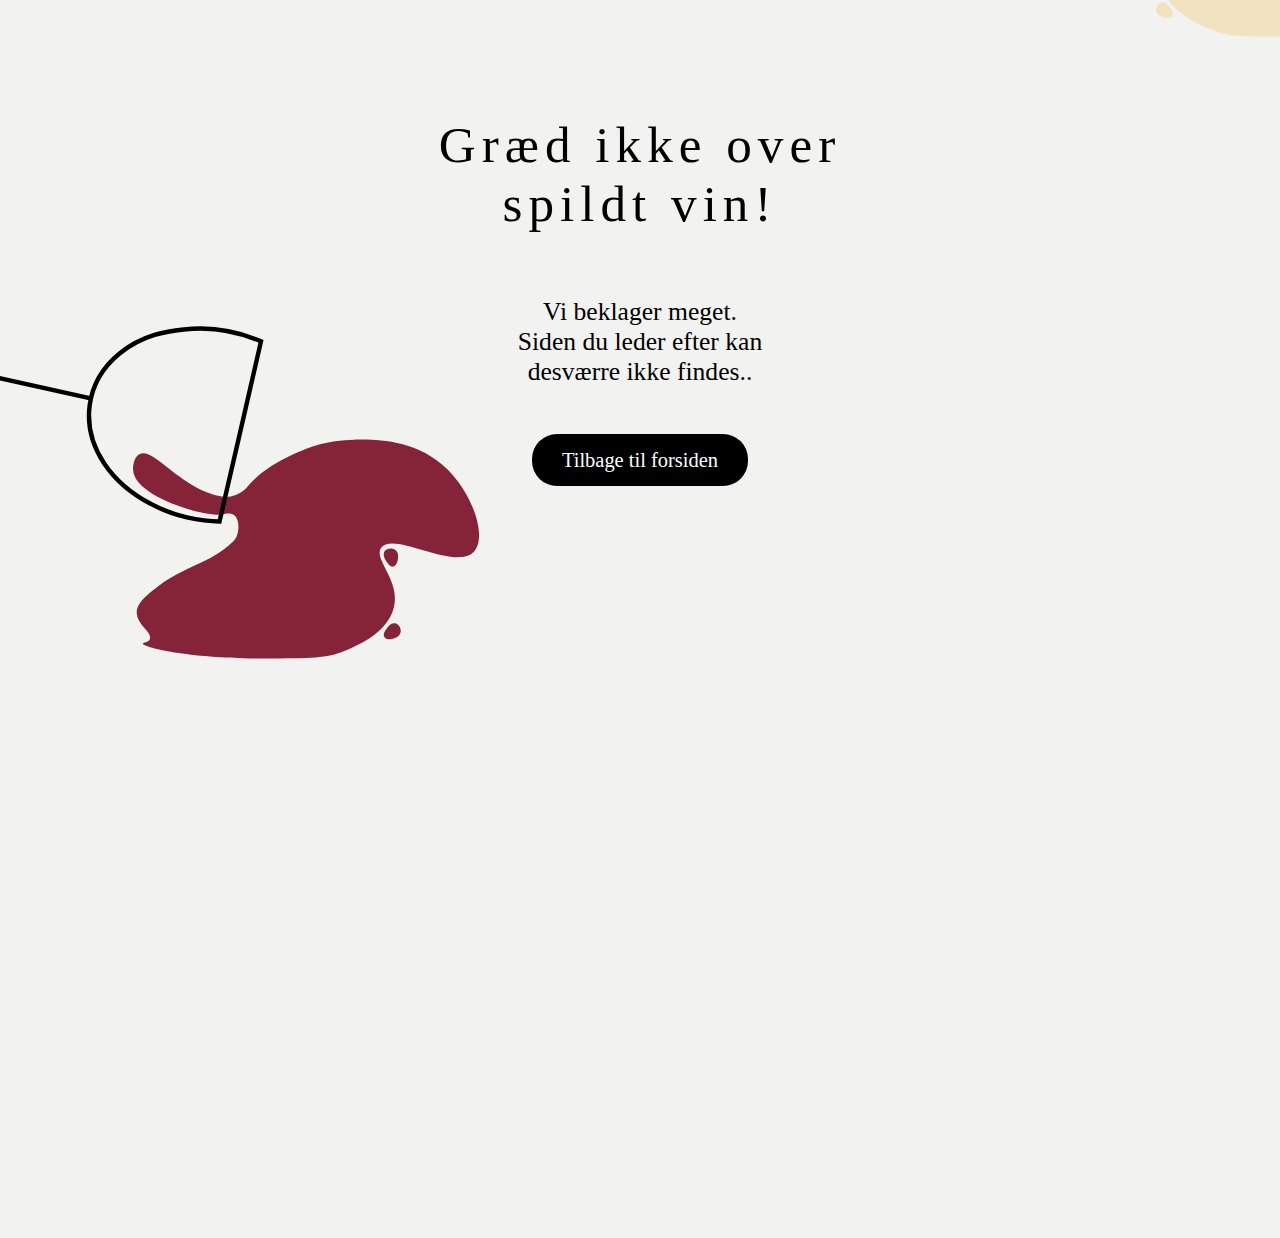
==== 404-page.html @ 7d549f7c "opdateringer" ====
<!DOCTYPE html>
<html lang="da">
  <head>
    <meta charset="UTF-8" />
    <meta http-equiv="X-UA-Compatible" content="IE=edge" />
    <meta name="viewport" content="width=device-width, initial-scale=1.0" />
    <link rel="stylesheet" href="styles.css" />
    <script src="script.js" defer></script>
    <title>Beklager, siden fungere ikke</title>

    <!-- SEO -->
    <meta name="description" content="Velkommen til We Do Vintage. Her kan du købe brugte desingertasker og samtidig være med til at skabe en bedre fremtid." />
    <meta name="keywords" content="designertasker, vintage, bæredygtighed, Louis Vuitton, Prada, Guess, Burberry, Yves Saint Laurent, mode, kvalitet, luksuriøst." />
  </head>

  <body class="fourofour">
    <div>
        <h6>Græd ikke over spildt vin!</h6>
        <p>Vi beklager meget. <br> Siden du leder efter kan desværre ikke findes..  </p>
        <br>
        <br>
        <a id="button" href="index.html">
        Tilbage til forsiden
        </a>
    </div>

    <section>
        <div id="Spildt-rød">
            <img src="image/404siden-spildt-vin.svg" alt="">
        </div>
    
        <div id="Spildt-rose">
            <img src="image/404siden-spildt-rose.svg" alt="">
        </div>
    </section>  
    
  </body>
---- styles.css ----
/* /*Fjern padding og Margin på hele siden*/
*,
*::before,
*::after {
  margin: 0;
}

/* Fonts */
@import url('https://fonts.googleapis.com/css2?family=Poppins&display=swap');
@import url('https://fonts.googleapis.com/css2?family=DM+Serif+Display&family=Poppins&display=swap');

/* Generalle regler */
h1 {
    font-family: dm serif display;
    font-size: 8vw;
    text-transform: uppercase;
    letter-spacing: 25px;
    font-weight: 100;
    margin-top: 12%;
}

h2 {
    font-family: dm serif display;
    font-size: 1.3vw;
    text-transform: uppercase;
    letter-spacing: 7px;
    padding-bottom: 3%;
}

h3 {
    font-family: dm serif display;
    text-transform: uppercase;
    letter-spacing: 4px;
    font-size: 1.9vw;
    width: 78%;
    margin-left: auto;
    margin-right: auto;
    padding-bottom: 1%;
    padding-top: 4%;
}

h4 {
    font-family: dm serif display;
    text-transform: uppercase;
    letter-spacing: 4px;
    font-size: 1.4vw;
    color: white;
    padding-bottom: 17px;
    font-weight: 100;
}

h6 {
    font-family: poppins;
    font-weight: 100;
    letter-spacing: 2px;
    font-size: 1.3vw;
}

p {
    font-family: poppins;
    font-size: 1.1vw; 
}

/* Styling af forste sektion på siden - forsiden */
nav a {
    text-decoration: none;
    text-transform: uppercase;
    color: black;
    font-family: poppins;
    letter-spacing: 5px;
    font-size: 1.9vw;
}

nav {
    display: flex;
    width: 60%;
    margin: auto;
    justify-content: space-evenly;
}

.circle-solid {
    width: 8px;
}

.forside-indhold {
    text-align: center;
    width: 78%;
    margin: auto;
}

.forside-indhold p {
    padding-bottom: 2%;
    padding-bottom: 8%;
    width: 58%;
    margin: auto;
    font-size: 1.4vw;
}

/* Placering af illustrationerne på forsiden */

#illustration-pizza {
    width: 30%;
    position: relative;
    left: 80px;
    bottom: 715px;
  }

  #illustration-basilikum {
    width: 25%;
    position: relative;
    left: 1150px;
    bottom: 550px;
  }


/* Styling af anden sektion på siden - om sprödk */
.omsprod {
    display: flex;
    justify-content: center;
    grid-gap: 60px
}

#omsprod-tekst {
    width: 32%;
}

#omsprod-video {
    width: 42%;
    background-color: gray;
    height: 350px;
}

.tomat-kasse {
    margin-left: auto;
    margin-right: auto;
    text-align: center;  
    padding-top: 5%;
}

#tomat-illustration {
    width: 43%;
    justify-content: center;
}

/* Styling af tredje sektion på siden - vores menu */

.menukort-indhold{
    background-color: #F2F2F0;
    height: fit-content;
    width: 78%;
    margin-left: auto;
    margin-right: auto;
    display: flex;
    justify-content: space-evenly;
    padding-bottom: 3%;
}

.menukort-kolonne1, .menukort-kolonne2 {
    width: 45%;
}

.menukort-kolonne1 h5, .menukort-kolonne2 h5 {
    text-align: center;
    text-transform: uppercase;
    font-family: poppins;
    letter-spacing: 4px;
    font-size: 1.75vw;
    padding-top: 8%;
    /* padding-bottom: 2%; */
}

.menukort-kolonne1 p, .menukort-kolonne2 p {
    font-size: 1vw;
    padding-top: 1%;
    width: 83%;
}

.pizzaogpris {
    display: flex;
    padding-top: 4%;
    width: 100%;
    justify-content: space-evenly;
}

.pizzaogpris div:nth-child(3) {
    text-align: right;
    text-transform: uppercase;
}

#punktum {
    border-bottom: 3px dotted black;
    width: 100%;
}

.drikke-ikon {
    width: 10%;
}

.kage-ikon {
    width: 13%;
}

/*Styling af fjerde sektion på siden - lokation */
.lokationer {
    list-style-type: none;
    display: flex;
    justify-content: center;
    grid-gap: 15px;
}

#lokationer-billeder {
    background-color: red;
    width: 58%;
    height: 500px;
}

#streg-opdeler {
    width: 1%;
}

#lokationer-adresse {
    width: 17%;
}

 /* Styling af femte sektion på siden - sprödxme */

 .instagram {
    display: flex;
    justify-content: space-between;
    width: 78%;
    margin-left: auto;
    margin-right: auto;
 }

.instagram-billeder {
    width: 23%;
    background-color: gray; 
}

 /* Styling af sjette sektion på siden - footer */

footer {
    background-color: black;
    height: 250px;
    list-style-type: none;
 }

.footer-indhold {
    display: flex;
    width: 85%;
    margin-left: auto;
    margin-right: auto;
    justify-content: space-around;
    padding-top: 50px;
    text-align: center;
}

.footer-indhold li {
    font-size: 0.9vw;
    color: white;
    font-family: poppins;
    padding-bottom: 10%;
}

.footer-some {
    display: flex;
    background-color: black;
    grid-gap: 25px;
    justify-content: center;
    padding-top: 25px;
    padding-bottom: 25px;
}

.some-ikon {
    width: 4%;
}

/* Styling af 404-page */

.fourofour {
    text-align: center;
    background-color: #F2F2F0;
    overflow: hidden;
}

.fourofour h6{
    font-size: 4vw;
    font-family: poppins;
    letter-spacing: 6px;
    margin-top: 9%;
    width: 40%;
    margin-left: auto;
    margin-right: auto;
}

.fourofour p {
    font-size: 2vw;
    padding-top: 5%;
    padding-bottom: 2%;
    width: 25%;
    margin-left: auto;
    margin-right: auto;
}

#button {
    font-size: 1.6vw;
    background-color: black;
    border-radius: 25px;
    padding-top: 15px;
    padding-bottom: 15px;
    padding-left: 30px;
    padding-right: 30px;
    text-decoration: none;
    color: white;
    font-family: poppins;
  }

  /* Placering af illustrationerne på 404-siden  */

  #Spildt-rød {
    width: 45%;
    position: relative;
    left: -90px;
    bottom: 180px;
  }

  #Spildt-rose {
    width: 45%;
    position: relative;
    left: 1065px;
    bottom: 1185px;
  }


/*MEDIA QUERIES*/

/*MOBIL*/ 

@media screen and (max-width: 768px){ 
    h1 {
        letter-spacing: 10px;
        font-size: 17vw;
        margin-top: 15%;
    }
    h2 {
        font-size: 5vw;
        padding-bottom: 6%;
    }

    .forside-indhold p {
        width: 100%;
        font-size: 3.5vw;
        padding: 0px;
    }

    nav {
        display: none;
    }

    h3 {
        width: 85%;
        font-size: 4vw;
        margin: none;
    }

    .omsprod {
        width: 85%;
        justify-content: space-between;
        margin: auto;
        flex-direction: column;
    }

    #omsprod-tekst p {
        font-size: 3vw;
        width: 100%;
    }

    #omsprod-tekst{
        width: 100%;
    }

    #omsprod-video {
        width: 100%;
    }

    .tomat-kasse {
        width: 100%;
    }
    
    #tomat-illustration {
        width: 80%;
    }

    h4{
        font-size: 3vw;
    }

    .menukort-indhold {
        width: 85%;
        flex-direction: column;
        margin: auto;
    }

    #punktum {
        border-bottom: 2px dotted black;
    }

    h6 {
        font-size: 3vw;
    }

    .menukort-kolonne1 p, .menukort-kolonne2 p {
        font-size: 2.5vw;
    }

    .menukort-kolonne1, .menukort-kolonne2 {
        width: 85%;
        margin: auto;
    }

    .menukort-kolonne1 h5, .menukort-kolonne2 h5 {
        font-size: 5vw;
        text-align: left;
    }

    .lokationer {
        flex-direction: column;
    }

    #lokationer-billeder {
        width: 85%;
        height: 300px;
        /* height: fit-content; når billederne er kommet ind */
        margin: auto;
    }

    #streg-opdeler{
        width: 2.3%;
    }

    /* Sprödxme mobil */
    .instagram {
        width: 85%;
    }

    .instagram-billeder {
        width: 100%;
    }


    /* Footer mobil  */

    .footer-indhold {
        flex-direction: column;
        text-align: left;
        width: 85%;
    }

    .footer-indhold li {
        font-size: 2.7vw;
        padding-bottom: 2%;
    }
    
    footer {
        height: fit-content;
    }

    h4 {
        padding-bottom: 5px;
        padding-top: 10px;
        font-size: 4.5vw;
        width: 85%;
    }

    .footer-some {
        width: 85%;
        margin: auto;
        justify-content: left;
    }

    .some-ikon {
        width: 10%;
        text-align: left;
    }
    


 

}


/*LAPTOP*/ 
    
@media screen and (min-width: 768px){ 


}
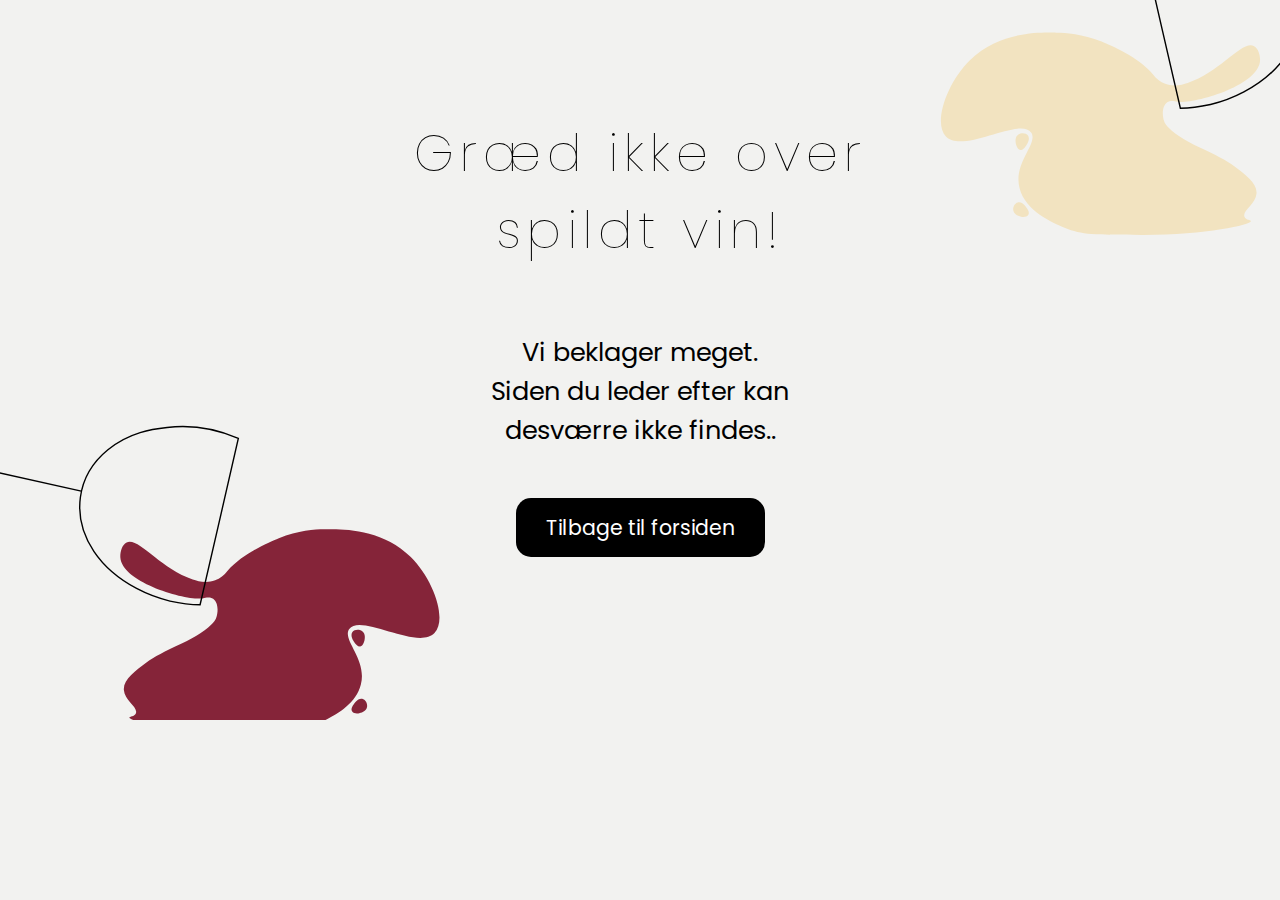
==== commit 55607b63: "måske sidste" ====
--- a/404-page.html
+++ b/404-page.html
@@ -4,34 +4,23 @@
     <meta charset="UTF-8" />
     <meta http-equiv="X-UA-Compatible" content="IE=edge" />
     <meta name="viewport" content="width=device-width, initial-scale=1.0" />
+    <link href="https://fonts.googleapis.com/css2?family=DM+Serif+Display&family=Poppins:wght@400;700&display=swap" rel="stylesheet"> <!--import af fonts -->
     <link rel="stylesheet" href="styles.css" />
     <script src="script.js" defer></script>
     <title>Beklager, siden fungere ikke</title>
 
     <!-- SEO -->
-    <meta name="description" content="Velkommen til We Do Vintage. Her kan du købe brugte desingertasker og samtidig være med til at skabe en bedre fremtid." />
-    <meta name="keywords" content="designertasker, vintage, bæredygtighed, Louis Vuitton, Prada, Guess, Burberry, Yves Saint Laurent, mode, kvalitet, luksuriøst." />
+    <!-- Jeg fravælger at bruge tid på SEO på 404-siden, da brugerne helst ikke skal lade på denne side-->
   </head>
 
   <body class="fourofour">
     <div>
         <h6>Græd ikke over spildt vin!</h6>
-        <p>Vi beklager meget. <br> Siden du leder efter kan desværre ikke findes..  </p>
+        <p>Vi beklager meget. 
+        <br> 
+        Siden du leder efter kan desværre ikke findes..  </p>
         <br>
         <br>
-        <a id="button" href="index.html">
-        Tilbage til forsiden
-        </a>
+        <a id="button" href="index.html">Tilbage til forsiden</a>
     </div>
-
-    <section>
-        <div id="Spildt-rød">
-            <img src="image/404siden-spildt-vin.svg" alt="">
-        </div>
-    
-        <div id="Spildt-rose">
-            <img src="image/404siden-spildt-rose.svg" alt="">
-        </div>
-    </section>  
-    
   </body>--- a/styles.css
+++ b/styles.css
@@ -1,13 +1,8 @@
-/* /*Fjern padding og Margin på hele siden*/
-*,
-*::before,
-*::after {
-  margin: 0;
-}
-
-/* Fonts */
-@import url('https://fonts.googleapis.com/css2?family=Poppins&display=swap');
-@import url('https://fonts.googleapis.com/css2?family=DM+Serif+Display&family=Poppins&display=swap');
+/* /*Fjerner padding og Margin på hele siden*/
+*{
+    margin: 0;
+    padding: 0;
+}
 
 /* Generalle regler */
 h1 {
@@ -16,12 +11,11 @@
     text-transform: uppercase;
     letter-spacing: 25px;
     font-weight: 100;
-    margin-top: 12%;
 }
 
 h2 {
     font-family: dm serif display;
-    font-size: 1.3vw;
+    font-size: 1.8vw;
     text-transform: uppercase;
     letter-spacing: 7px;
     padding-bottom: 3%;
@@ -61,7 +55,75 @@
     font-size: 1.1vw; 
 }
 
-/* Styling af forste sektion på siden - forsiden */
+body {
+    overflow-x: hidden; /*der burde ikke være side scroll men for en sikkerhedskyld sætter jeg det alligevel på, så er jeg helt sikker */
+}
+
+header {
+    background-color: #F2F2F0;
+    background-image: url(image/background-img.svg); /*Baggrunds billede til computer*/
+    background-repeat: no-repeat; /*Sættes på da billede ikke skal gentage sig*/
+}
+
+/* Mobil menu start */
+.mobil-menu {
+  height: 0;
+  width: 100%;
+  position: fixed;
+  z-index: 10;
+  left: 0;
+  top: 0;
+  background-color: #F2F2F0;
+  overflow-x: hidden;
+  transition: 0.5s;
+  overflow: hidden;
+}
+
+.menu-content {
+  position: relative;
+  top: 15%;
+  width: 100%;
+  margin-top: 30px;
+}
+
+.mobil-menu a {
+  padding: 15px;
+  text-decoration: none;
+  font-size: 5vw;
+  letter-spacing: 5px;
+  font-family: poppins;
+  color: black;
+  display: block;
+  text-transform: uppercase;
+  border-bottom: 1px solid black; /* adskiller menupunkterne */
+  transition: 0.5s;  /* sek det tager at skrift farve når man holder musen over */
+}
+
+.mobil-menu a:hover,
+.mobil-menu a:focus {
+    color: #6a87af; /*Farven den skifter til når man holder musen hen over. Den blå farve er fra lokalet i Odensegade */
+}
+
+.closebtn {
+  cursor: pointer;
+  position: absolute;
+  top: 35px;
+  right: 40px;
+  font-size: 18pt;
+  color: black;
+}
+
+#bars {
+position: absolute;
+  top: 35px;
+  right: 40px;
+  font-size: 18pt;
+  color: black;
+}
+/* Mobil menu slut */
+
+/* Forsiden start*/ 
+
 nav a {
     text-decoration: none;
     text-transform: uppercase;
@@ -76,6 +138,7 @@
     width: 60%;
     margin: auto;
     justify-content: space-evenly;
+    padding-bottom: 7%;
 }
 
 .circle-solid {
@@ -88,32 +151,16 @@
     margin: auto;
 }
 
-.forside-indhold p {
+#brodtekst {
     padding-bottom: 2%;
     padding-bottom: 8%;
     width: 58%;
     margin: auto;
     font-size: 1.4vw;
 }
-
-/* Placering af illustrationerne på forsiden */
-
-#illustration-pizza {
-    width: 30%;
-    position: relative;
-    left: 80px;
-    bottom: 715px;
-  }
-
-  #illustration-basilikum {
-    width: 25%;
-    position: relative;
-    left: 1150px;
-    bottom: 550px;
-  }
-
-
-/* Styling af anden sektion på siden - om sprödk */
+/* Forsiden slut*/
+
+/* Om spröd start */
 .omsprod {
     display: flex;
     justify-content: center;
@@ -126,7 +173,6 @@
 
 #omsprod-video {
     width: 42%;
-    background-color: gray;
     height: 350px;
 }
 
@@ -141,9 +187,9 @@
     width: 43%;
     justify-content: center;
 }
-
-/* Styling af tredje sektion på siden - vores menu */
-
+/* Om spröd slut */
+
+/* Vores menu start*/
 .menukort-indhold{
     background-color: #F2F2F0;
     height: fit-content;
@@ -163,10 +209,10 @@
     text-align: center;
     text-transform: uppercase;
     font-family: poppins;
+    font-weight: bolder;
     letter-spacing: 4px;
     font-size: 1.75vw;
     padding-top: 8%;
-    /* padding-bottom: 2%; */
 }
 
 .menukort-kolonne1 p, .menukort-kolonne2 p {
@@ -187,7 +233,7 @@
     text-transform: uppercase;
 }
 
-#punktum {
+.punktum {
     border-bottom: 3px dotted black;
     width: 100%;
 }
@@ -199,46 +245,70 @@
 .kage-ikon {
     width: 13%;
 }
-
-/*Styling af fjerde sektion på siden - lokation */
-.lokationer {
-    list-style-type: none;
-    display: flex;
-    justify-content: center;
-    grid-gap: 15px;
-}
-
-#lokationer-billeder {
-    background-color: red;
-    width: 58%;
-    height: 500px;
-}
-
-#streg-opdeler {
-    width: 1%;
-}
-
+/* Vores menu slut*/
+
+/*Lokation Start*/
+/*Slideshow Start*/
+.slideshow {
+    width: 78%;
+    margin: auto;
+    position: relative;
+}
+
+.billederslideshow {
+    width: 78%;
+    position: absolute; /* den her gør så billederne ligger oven på hiananden. Den arbejder sammen med position: relative;*/
+    display: none; /*Skjuler billede da de vises med JavaScript*/
+}
+
+
+/*Slideshow slut*/
 #lokationer-adresse {
     width: 17%;
-}
-
- /* Styling af femte sektion på siden - sprödxme */
-
+    font-family: poppins;
+    font-size: 1.2vw;
+    border-left: 3px solid black;
+    padding-left: 2%;
+    list-style-type: none;
+    width: 20%;
+    float: right; /* Placere min tekst hvor jeg gerne vil have den */
+    padding-right: 3%;
+}
+
+.overskrift {
+    padding-bottom: 3%;
+    font-weight: bold;
+}
+
+/* Lokation slut */
+
+/* Sprödxme Start*/
+.instagram-container{
+    padding-top: 45%;
+}
+
+.instagram-container a {
+    text-decoration: none;
+    color: black;
+}
  .instagram {
+    width: 78%;
+    margin: auto;
     display: flex;
     justify-content: space-between;
-    width: 78%;
-    margin-left: auto;
-    margin-right: auto;
+    margin-bottom: 5%;
  }
 
-.instagram-billeder {
+ .instagram-billeder {
     width: 23%;
-    background-color: gray; 
-}
-
- /* Styling af sjette sektion på siden - footer */
-
+ }
+
+ .instagram-billeder img {
+    width: 100%;
+}
+/* Sprödxme slut*/
+
+/* Footer Start*/
 footer {
     background-color: black;
     height: 250px;
@@ -259,7 +329,7 @@
     font-size: 0.9vw;
     color: white;
     font-family: poppins;
-    padding-bottom: 10%;
+    padding-bottom: 5%;
 }
 
 .footer-some {
@@ -271,12 +341,12 @@
     padding-bottom: 25px;
 }
 
-.some-ikon {
+.footer-some a {
     width: 4%;
 }
-
-/* Styling af 404-page */
-
+/* Footer slut */
+
+/* 404-page start*/
 .fourofour {
     text-align: center;
     background-color: #F2F2F0;
@@ -287,7 +357,7 @@
     font-size: 4vw;
     font-family: poppins;
     letter-spacing: 6px;
-    margin-top: 9%;
+    padding-top: 9%;
     width: 40%;
     margin-left: auto;
     margin-right: auto;
@@ -305,7 +375,7 @@
 #button {
     font-size: 1.6vw;
     background-color: black;
-    border-radius: 25px;
+    border-radius: 15px;
     padding-top: 15px;
     padding-bottom: 15px;
     padding-left: 30px;
@@ -315,42 +385,71 @@
     font-family: poppins;
   }
 
-  /* Placering af illustrationerne på 404-siden  */
-
-  #Spildt-rød {
-    width: 45%;
-    position: relative;
-    left: -90px;
-    bottom: 180px;
-  }
-
-  #Spildt-rose {
-    width: 45%;
-    position: relative;
-    left: 1065px;
-    bottom: 1185px;
-  }
-
-
-/*MEDIA QUERIES*/
-
-/*MOBIL*/ 
-
+/*Baggrunds billede til computer*/
+.fourofour {
+    background-image: url(image/background-img-404.svg);
+    background-repeat: no-repeat;
+    background-size: cover;
+ }
+ /*404-page slut*/
+
+/*Media queries*/
+
+/*LAPTOP*/ 
+@media screen and (min-width: 768px){ 
+    .fa-solid {
+        display: none;
+    }
+
+    #tlfcom {
+        font-family: dm serif display;
+        font-size: 2.8vw;
+        margin-right: 0%;
+        width: 100%;
+        text-align: right;
+        padding-top: 75px;
+    }
+
+    #tlfmobil {
+        display: none;
+    }
+
+    header {
+        padding-bottom: 5%;
+    }
+}
+
+/*MOBIL virker på 5012px i responsiv browser og på mobil*/ 
 @media screen and (max-width: 768px){ 
+    .fa-solid {
+        font-size: 45px;
+    }
+    
     h1 {
         letter-spacing: 10px;
         font-size: 17vw;
-        margin-top: 15%;
+        padding-top: 23%;
     }
     h2 {
         font-size: 5vw;
-        padding-bottom: 6%;
-    }
-
-    .forside-indhold p {
-        width: 100%;
+        padding-bottom: 3%;
+    }
+
+    #brodtekst {
+        width: 100%;
+        height: fit-content;
         font-size: 3.5vw;
-        padding: 0px;
+        padding-bottom: 65%;
+    }
+
+    #tlfcom {
+        display: none;
+    }
+
+    #tlfmobil {
+        font-family: dm serif display;
+        font-size: 6vw;
+        padding-bottom: 8%;
     }
 
     nav {
@@ -360,7 +459,11 @@
     h3 {
         width: 85%;
         font-size: 4vw;
-        margin: none;
+    }
+
+    header {
+        background-image: none; /*Skjuler det baggrundsbillede der passer til computer*/
+        background-image: url(image/bacckground-img-phone.svg); /*baggrunds bilelde til mobil ligges her nede, da computeren ellers ikke ved hvilket et af billederne det er at den skal skjule*/
     }
 
     .omsprod {
@@ -401,7 +504,7 @@
         margin: auto;
     }
 
-    #punktum {
+    .punktum {
         border-bottom: 2px dotted black;
     }
 
@@ -423,33 +526,54 @@
         text-align: left;
     }
 
-    .lokationer {
-        flex-direction: column;
-    }
-
-    #lokationer-billeder {
-        width: 85%;
-        height: 300px;
-        /* height: fit-content; når billederne er kommet ind */
+    .slideshow {
+        width: 85%;
         margin: auto;
-    }
-
-    #streg-opdeler{
-        width: 2.3%;
+        height: 350px;  /* Jeg giver mit slideshow en højde så der ikke ligger elementer sig ind under slideshow */
+    }
+
+    .billederslideshow {
+        width: 100%;
+    }
+
+    #lokationer-adresse {
+        font-size: 3vw;
+        width: auto;
+        float: none;  /* Fjerner det float jeg jeg lagt som general regl og flytter kassen tilbage på sin oprindelig plads så ligger den kasse med adressen sig automatisk under slideshow */
+        margin-left: 7%;  /*ligger teksten 7% fra kanten så den følger resten af siden */
+    }
+
+    .lokationer-container {
+        padding-bottom: 5%;
+    }
+
+    .overskrift {
+        padding-bottom: 1%;
     }
 
     /* Sprödxme mobil */
+    .instagram-container{
+        padding-top: 0;
+    }
     .instagram {
         width: 85%;
+        display: flex;
+        flex-wrap: wrap;
     }
 
     .instagram-billeder {
-        width: 100%;
-    }
-
+        width: 47%;
+    }
+
+    .instagram div:nth-child(3), .instagram div:nth-child(4){
+        padding-top: 5%;
+    }
+
+    .instagram-billeder img {
+        width: 100%;
+    }
 
     /* Footer mobil  */
-
     .footer-indhold {
         flex-direction: column;
         text-align: left;
@@ -478,21 +602,32 @@
         justify-content: left;
     }
 
-    .some-ikon {
+    .footer-some a {
         width: 10%;
         text-align: left;
     }
-    
-
-
- 
-
-}
-
-
-/*LAPTOP*/ 
-    
-@media screen and (min-width: 768px){ 
-
-
-}+
+    .fourofour {
+        background-image: url(image/bacckground-img-phone-404.svg);
+        background-repeat: no-repeat;
+        background-size: cover;
+     }
+
+     .fourofour h6 {
+        font-size: 8vw;
+        width: 78%;
+        padding-top: 42%;
+     }
+
+     .fourofour p {
+        font-size: 5.5vw;
+        width: 60%;
+     }
+
+    #button {
+        font-size: 3vw;
+     }
+}
+
+
+
